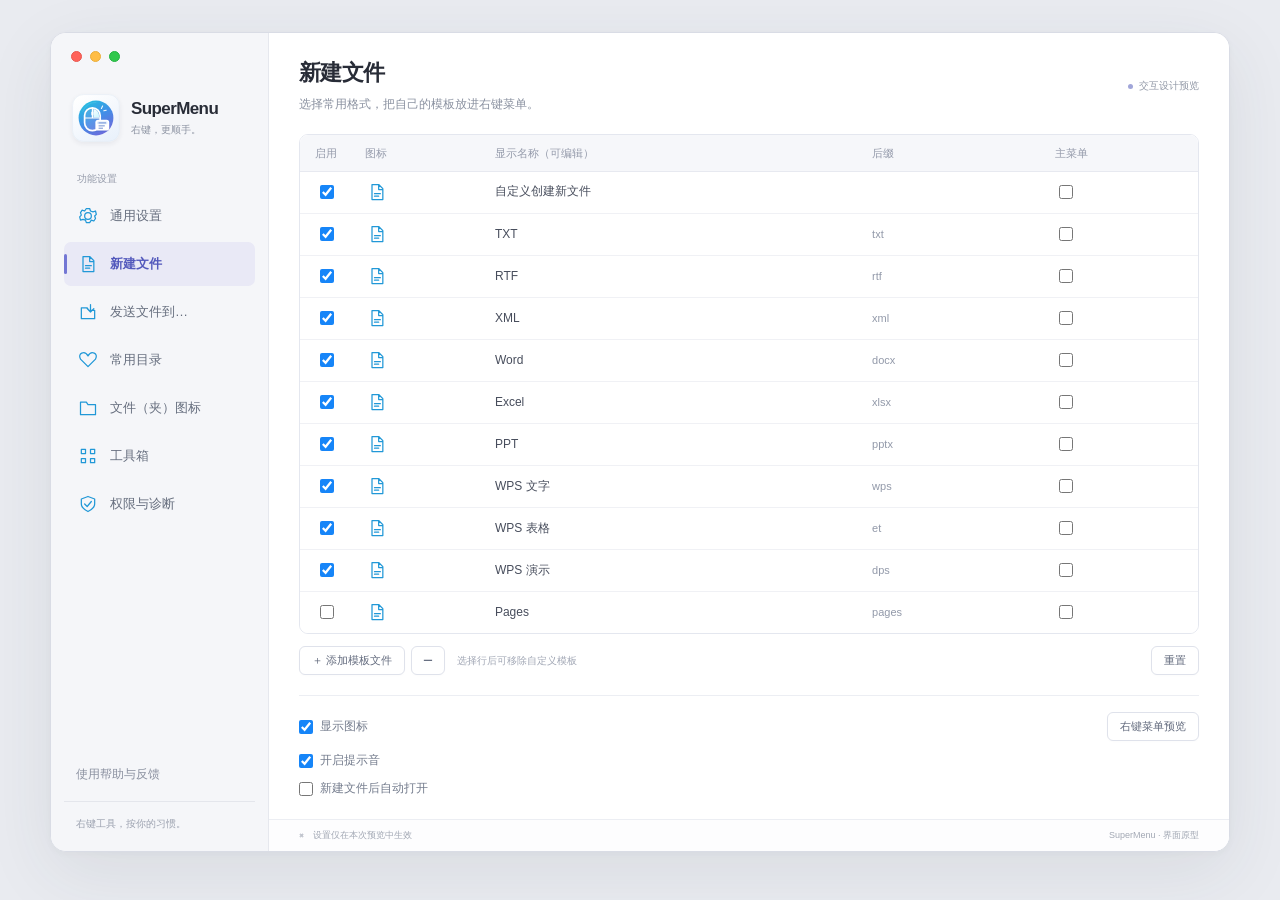
==== design/index.html @ 545bae5e "Initial SuperMenu macOS preview" ====
<!doctype html><html lang="zh-CN"><head><meta charset="utf-8"><meta name="viewport" content="width=device-width,initial-scale=1"><title>SuperMenu</title><style>
:root{--paper:#fff;--fog:#f5f6f8;--line:#e6e8ee;--ink:#282c37;--muted:#747b8c;--accent:#6268ce;--selection:#ececfa}*{box-sizing:border-box}body{margin:0;background:#e9ebf0;color:var(--ink);font:13px -apple-system,BlinkMacSystemFont,"PingFang SC",sans-serif;-webkit-font-smoothing:antialiased}button,input,select{font:inherit}button{cursor:pointer}button:focus-visible,input:focus-visible,select:focus-visible{outline:3px solid #a8abed;outline-offset:2px}.app{width:min(1180px,calc(100vw - 64px));height:min(820px,calc(100vh - 64px));min-height:0;margin:32px auto;display:grid;grid-template-columns:218px minmax(0,1fr);grid-template-rows:minmax(0,1fr);border:1px solid #d9dce5;border-radius:16px;overflow:hidden;background:#fff;box-shadow:0 20px 70px #32384916,0 2px 6px #32384908}.sidebar{background:#f5f6f9;border-right:1px solid var(--line);padding:18px 13px;display:flex;flex-direction:column}.traffic{display:flex;gap:8px;padding:0 7px}.traffic i{width:11px;height:11px;background:#ff625a;border:1px solid #e9574f;border-radius:50%}.traffic i:nth-child(2){background:#ffbd44;border-color:#eaae3a}.traffic i:nth-child(3){background:#30c84d;border-color:#24b342}.brand{display:grid;grid-template-columns:48px 1fr;column-gap:11px;align-items:center;padding:32px 8px 30px}.appicon{grid-row:span 2;width:48px;height:48px;border-radius:12px;background:transparent;border:0;box-shadow:0 2px 5px #2c304512;display:grid;place-items:center}.appicon svg{width:48px;height:48px}.brand strong{font-size:17px;font-weight:650;letter-spacing:-.6px;align-self:end}.brand small{font-size:10px;color:#8a91a0;align-self:start;margin-top:4px}.navlabel{font-size:10px;color:#969cab;padding:0 13px;margin:0 0 8px}nav{display:flex;flex-direction:column;gap:4px}.nav{display:flex;align-items:center;gap:11px;padding:10px 12px;border:0;border-radius:7px;background:none;color:#666e7e;text-align:left;font-weight:450;white-space:nowrap;position:relative}.nav:hover{background:#eceef4}.nav.active{background:#e9e9f6;color:#5359bc;font-weight:600}.nav.active:before{content:'';position:absolute;left:0;top:12px;bottom:12px;width:3px;border-radius:2px;background:#7377d4}.navicon{display:grid;place-items:center;width:21px;height:21px;flex-shrink:0;color:inherit}.navicon svg{width:20px;height:20px}.spacer{flex:1}.help{font-size:12px;color:#8b91a0;margin-top:20px}.sidebarfoot{font-size:10px;color:#9ba1af;padding:13px 12px 0;border-top:1px solid #e4e6ec;margin-top:9px;line-height:1.8}main{display:flex;flex-direction:column;min-width:0;min-height:0;overflow:hidden;background:#fff}.titlebar{min-height:96px;flex-shrink:0;padding:25px 30px 20px;display:flex;justify-content:space-between;align-items:center;gap:15px}.titlebar h1{font-size:22px;font-weight:650;margin:0 0 7px;letter-spacing:-.6px}.pagedesc{font-size:12px;color:#8a91a0;margin:0;line-height:1.6}.subtle{font-size:10px;color:#9299a7;white-space:nowrap;display:flex;gap:6px;align-items:center}.subtle:before{content:'';width:5px;height:5px;background:#a1a6d9;border-radius:50%}.content{padding:0 30px 0;flex:1 1 0;min-height:0;overflow:hidden;display:flex;flex-direction:column}.tablebox{border:1px solid #e4e7ef;border-radius:9px;overflow:auto;flex:1;min-height:0;background:#fff}.tablebox table{width:100%;border-collapse:collapse;text-align:left;font-size:12px;white-space:nowrap}.tablebox thead{position:sticky;top:0;background:#f6f7fa;z-index:1;box-shadow:0 1px #e7e9f0}.tablebox th{font-weight:500;color:#959bab;font-size:11px;height:36px}.tablebox td{height:39px;border-bottom:1px solid #f0f1f5}.tablebox tbody tr:last-child td{border-bottom:0}.tablebox th,.tablebox td{padding:0 13px}.tablebox th:first-child,.tablebox td:first-child{width:52px;text-align:center}.tablebox tbody tr:hover{background:#f8f9fc}.tablebox tbody tr.selected{background:#f0f0fc}.tablebox input[type=checkbox],.check input{accent-color:#7378cf;width:14px;height:14px;vertical-align:middle;cursor:pointer}.tablebox td.name{width:42%}.tablebox td.name input{width:100%;border:0;background:none;padding:5px 0;min-width:100px;outline-offset:0;color:#474d5c;font-size:12px}.tablebox td.name input:focus{background:#ececfa;border-radius:3px}.tablebox td.dim{color:#9299a9;font-size:11px}.smallicon{display:inline-flex;align-items:center;justify-content:center;width:23px;height:26px;color:var(--ic,#8290ad)}.smallicon svg{width:20px;height:20px}.docicon{display:inline-grid;place-items:center;background:#fff;border:1px solid #d6dce8;border-radius:3px;width:20px;height:25px;font-size:6px;font-weight:650;position:relative;color:var(--ic,#8894a9);box-shadow:0 1px 2px #31384b05}.docicon:before{content:'';position:absolute;top:-1px;right:-1px;width:6px;height:6px;background:linear-gradient(45deg,#edf0f6 49%,white 50%);border-left:1px solid #d6dce8;border-bottom:1px solid #d6dce8}.btn{border:1px solid #dfe2eb;border-radius:6px;background:white;color:#626a7d;padding:5px 12px;min-height:29px;font-size:11px;box-shadow:0 1px 2px #31384b04}.btn:hover{border-color:#bfc4d8;background:#fafaff}.btn:disabled{opacity:.4;cursor:default}.blue{color:#fff;background:#6c72cc;border-color:#6c72cc}.blue:hover{background:#5b62bd;border-color:#5b62bd}.square{padding:2px 11px;font-size:17px;line-height:20px}.toolbar{display:flex;align-items:center;gap:6px;padding-top:12px}.toolbar .right{margin-left:auto}.toolbar .tip{font-size:10px;color:#a0a6b4;margin-left:6px}.prefs{margin-top:20px;padding:16px 0 22px;border-top:1px solid #eceef3;display:flex;flex-direction:column;gap:11px}.prefsline{display:flex;align-items:center;justify-content:space-between;gap:12px}.check{display:flex;align-items:center;gap:7px;font-size:12px;color:#747c8d}.check input{margin:0}.option{border:1px solid #e2e5ed;border-radius:5px;background:#fcfcfd;padding:4px 7px;font-size:10px;max-width:180px;color:#7f8799}.link{border:0;background:none;color:#6970c2;padding:0;font-size:12px;cursor:pointer}.section{padding:21px 0 25px;border-bottom:1px solid #eceef3}.section:first-child{padding-top:9px}.section:last-child{border:0}.sectionhead{display:flex;align-items:center;gap:10px;margin-bottom:20px;font-size:13px;font-weight:600;color:#51596b}.sectionhead>.navicon,.sectionhead>.smallicon{color:#969cba}.sectionbody{padding-left:33px;display:flex;flex-direction:column;gap:16px}.fieldrow{display:flex;align-items:center;gap:12px;font-size:12px;color:#778093}.fieldrow>label{min-width:76px}.muted{color:#929aaa;font-size:11px;line-height:1.8}.general{overflow:auto;flex:1;padding-right:4px}.state{font-size:11px;color:#8f96a6;margin-left:8px}.permission{display:flex;align-items:center;justify-content:space-between;padding:16px 0;border-bottom:1px solid #eff0f5;gap:20px}.permission:last-child{border:0}.permission b{font-weight:500;font-size:12px}.permission p{margin:5px 0 0}.bottomnote{font-size:10px;color:#929baa;margin-top:14px}.tablebox table .path{font-size:11px;color:#9aa1b1}.foldericon{width:23px;height:16px;border-radius:3px;background:#b1c4e0;position:relative;display:inline-grid;place-items:center;color:white;font-size:11px;box-shadow:inset 0 1px #c9d7ea}.foldericon:before{content:'';position:absolute;top:-3px;left:0;width:10px;height:4px;border-radius:2px 2px 0 0;background:#b1c4e0}.footerline{display:flex;justify-content:space-between;align-items:center;margin-top:15px}.search{background:#fcfcfe;border:1px solid #e2e5ed;border-radius:6px;padding:7px 10px;font-size:11px;color:#5e687e;width:185px}.search::placeholder{color:#a1a7b5}.filterbar{display:flex;align-items:center;gap:10px;margin-bottom:14px}.filterbar .muted{margin-left:auto}.appstatus{height:32px;flex-shrink:0;border-top:1px solid #eceef3;display:flex;align-items:center;justify-content:space-between;padding:0 30px;color:#a1a7b3;font-size:9px;background:#fdfdfe}.appstatus span:first-child{display:flex;gap:6px;align-items:center}.appstatus svg{width:11px;height:11px;color:#9b9fc3}.empty{padding:60px;text-align:center;color:#777}.preview{margin-left:auto}dialog{border:1px solid #dfe2eb;border-radius:12px;background:#fff;color:#353b49;padding:26px;width:430px;box-shadow:0 20px 70px #282d4928}dialog::backdrop{background:#38415e35;backdrop-filter:blur(2px)}dialog h2{font-size:17px;font-weight:600;margin:0 0 13px}dialog p{font-size:12px;line-height:1.8;color:#8a93a4}dialog input[type=text]{padding:9px 10px;border:1px solid #dde1eb;border-radius:5px;width:100%;margin:10px 0;background:#fcfcfe;color:#687387}dialog .buttons{display:flex;justify-content:flex-end;gap:8px;margin-top:22px}.toast{position:fixed;left:50%;bottom:23px;transform:translateX(-50%);padding:10px 18px;background:#626a80;color:#fff;border-radius:8px;font-size:12px;box-shadow:0 4px 20px #0002;display:none;z-index:5}.menupreview{display:grid;grid-template-columns:110px 1fr;gap:20px;margin-top:20px}.contexts{display:flex;flex-direction:column;gap:8px}.native-menu{background:#fdfdfef5;border:1px solid #dce0eb;padding:5px;border-radius:7px;box-shadow:0 10px 25px #3b46661c;font-size:12px;color:#566079}.mi{padding:5px 8px;display:flex;justify-content:space-between;gap:25px}.mi.hl{background:#7176d1;border-radius:4px;color:#fff}.native-menu hr{border:0;border-top:1px solid #e9ecf3;margin:4px}.menuhint{font-size:10px;color:#a2a8b6;margin-top:15px}.previewdialog{width:570px}.danger{background:#c76767;color:#fff;border-color:#c76767}
@media(min-width:1500px){.app{margin-top:60px}}@media(max-width:900px){.app{width:calc(100vw - 32px);margin:16px auto;height:calc(100vh - 32px);grid-template-columns:190px 1fr}.content{padding:0 20px}.titlebar{padding:23px 20px}.brand{grid-template-columns:40px 1fr;gap:9px}.appicon{width:40px;height:40px}.appicon svg{width:40px;height:40px}.brand strong{font-size:15px}.nav{font-size:12px}.tablebox th,.tablebox td{padding:0 9px}.toolbar .tip{display:none}.appstatus{padding:0 20px}.subtle{display:none}}@media(max-width:580px){.app{width:100vw;height:100dvh;margin:0;border:0;border-radius:0;grid-template-columns:64px 1fr;min-height:0}.sidebar{padding:16px 9px}.brand{display:block;padding:26px 2px 22px}.brand strong,.brand small,.nav .label,.sidebarfoot,.help,.navlabel{display:none}.nav{padding:9px 12px}.traffic{gap:3px;padding:0}.traffic i{width:8px;height:8px}.titlebar{padding:20px 16px;min-height:100px}.titlebar h1{font-size:20px}.pagedesc{font-size:11px}.content{padding:0 14px}.sectionbody{padding-left:0}.tablebox td.dim{display:none}.check{font-size:11px}.prefsline{flex-wrap:wrap}.appstatus{padding:0 14px}.appstatus span:last-child{display:none}dialog{max-width:95vw}.filterbar .muted{display:none}}
.format-icon{width:29px;height:31px;vertical-align:middle;display:inline-block;filter:drop-shadow(0 1px 1px #30374712)}.tablebox td{height:42px}.original-icon{width:25px;height:25px;object-fit:contain;vertical-align:middle;display:inline-block}.original-format-icon{width:29px;height:31px;object-fit:contain;vertical-align:middle}.original-nav-icon{width:28px;height:28px;object-fit:contain;flex-shrink:0}.nav{padding-top:9px;padding-bottom:9px;gap:11px}.sectionhead .original-nav-icon{width:25px;height:25px}.tablebox input[type=checkbox],.check input{accent-color:#1685f8}.tablebox td{height:42px}.toolbox-footer{flex-shrink:0;padding:14px 0 23px}.toolbox-actions{display:flex;align-items:center;justify-content:space-between;gap:12px}.toolbox-action-group{display:flex;gap:7px}.toolbox-options{padding-top:24px;display:flex;flex-direction:column;gap:13px}.toolbox-merge-grid{display:grid;grid-template-columns:1fr 1fr;gap:13px 22px}.toolbox-option{display:flex;align-items:center;gap:6px;min-width:0}.option-help{border:0;background:#e9ebf1;color:#858b9a;width:16px;height:16px;padding:0;border-radius:50%;font-size:11px;font-weight:600;flex-shrink:0}.option-help:hover{background:#dfe2ee;color:#535c73}#featureText{width:100%;min-height:110px;resize:vertical;border:1px solid #dde1eb;border-radius:6px;padding:10px;color:#535c73;font:12px -apple-system,BlinkMacSystemFont,"PingFang SC",sans-serif;line-height:1.7}.tablebox{flex:1 1 0;min-height:0;overflow:auto;overscroll-behavior:contain}.filterbar,.toolbar,.prefs{flex-shrink:0}@media(max-width:900px){.toolbox-merge-grid{grid-template-columns:1fr;gap:10px}.toolbox-options{padding-top:18px}.toolbox-footer{padding-bottom:17px}}@media(max-width:580px){.toolbox-actions{flex-wrap:wrap}.toolbox-options .check{font-size:10px}}</style></head><body><div class="app"><aside class="sidebar"><div class="traffic"><i></i><i></i><i></i></div><div class="brand"><div class="appicon"><svg xmlns="http://www.w3.org/2000/svg" width="512" height="512" viewBox="0 0 80 80" fill="none" role="img" aria-label="SuperMenu：鼠标右键与弹出菜单">
<defs>
<linearGradient id="sm-base" x1="14" y1="2" x2="66" y2="80" gradientUnits="userSpaceOnUse"><stop stop-color="#fff"/><stop offset="1" stop-color="#e9f1fb"/></linearGradient>
<linearGradient id="sm-disc" x1="24" y1="12" x2="58" y2="70" gradientUnits="userSpaceOnUse"><stop stop-color="#24bee0"/><stop offset=".48" stop-color="#438ee7"/><stop offset="1" stop-color="#7464d9"/></linearGradient>
<linearGradient id="sm-press" x1="34" y1="24" x2="47" y2="39" gradientUnits="userSpaceOnUse"><stop stop-color="#fff"/><stop offset="1" stop-color="#c8f6ff"/></linearGradient>
<filter id="sm-lift" x="14" y="15" width="55" height="53" filterUnits="userSpaceOnUse"><feDropShadow dx="0" dy="1.5" stdDeviation="1.3" flood-color="#254fa0" flood-opacity=".18"/></filter>
</defs>
<rect x="1" y="1" width="78" height="78" rx="18" fill="url(#sm-base)" stroke="#dce5f0" stroke-width=".8"/>
<circle cx="40" cy="40" r="29" fill="url(#sm-disc)"/>
<path d="M18 29c4-10 12-15 22-15" stroke="white" stroke-opacity=".14" stroke-width="1.3" stroke-linecap="round"/>
<g filter="url(#sm-lift)">
<path d="M34 23c-7.2 0-13 5.8-13 13v12c0 7.2 5.8 13 13 13s13-5.8 13-13V36c0-7.2-5.8-13-13-13Z" fill="white" fill-opacity=".09" stroke="white" stroke-width="2.8"/>
<path d="M35.7 25c5.4.8 9.3 5.4 9.3 11v3h-9.3V25Z" fill="url(#sm-press)"/>
<path d="M34 24v16M22 40h24" stroke="white" stroke-width="2" stroke-linecap="round"/>
<rect x="32.2" y="29" width="3.6" height="7" rx="1.8" fill="white"/>
<rect x="39" y="43" width="23" height="18" rx="4.5" fill="white"/>
<rect x="42" y="46" width="17" height="4.5" rx="1.7" fill="#dbe9fc"/>
<path d="M45 48.2h11M45 53.1h9M45 57h6" stroke="#6586cf" stroke-width="1.5" stroke-linecap="round"/>
</g>
<path d="m49 24 2-4m2 8 4-1" stroke="white" stroke-width="1.8" stroke-linecap="round" stroke-opacity=".95"/>
</svg></div><strong>SuperMenu</strong><small>右键，更顺手。</small></div><div class="navlabel">功能设置</div><nav id="nav"></nav><div class="spacer"></div><button class="nav help" onclick="about()"><span class="label">使用帮助与反馈</span></button><div class="sidebarfoot">右键工具，按你的习惯。</div></aside><main><header class="titlebar"><div><h1 id="title"></h1><p class="pagedesc" id="pagedesc"></p></div><span class="subtle">交互设计预览</span></header><div class="content" id="content"></div><div class="appstatus"><span>⌘　设置仅在本次预览中生效</span><span>SuperMenu · 界面原型</span></div></main></div><dialog id="modal"></dialog><div class="toast" id="toast" role="status"></div><script>
const originalAssets={"Add to common path": "reference-icons/icon-0.png", "ai": "reference-icons/icon-85.png", "AirDrop": "reference-icons/icon-1.png", "App": "reference-icons/icon-3.png", "Apple": "reference-icons/icon-6.png", "Authority": "reference-icons/icon-7.png", "Book": "reference-icons/icon-11.png", "Change to QR Code": "reference-icons/icon-13.png", "Cloud": "reference-icons/icon-16.png", "commonFolder_icon": "reference-icons/icon-87.png", "Convert image format": "reference-icons/icon-17.png", "Copy File Name": "reference-icons/icon-18.png", "Copy Path": "reference-icons/icon-19.png", "Create Folder by File Name": "reference-icons/icon-20.png", "createNewFile_icon": "reference-icons/icon-91.png", "Cut": "reference-icons/icon-21.png", "Delete directly": "reference-icons/icon-22.png", "DiskMap_logo": "reference-icons/icon-23.png", "Dissolve Folder": "reference-icons/icon-24.png", "docx": "reference-icons/icon-93.png", "dps": "reference-icons/icon-94.png", "et": "reference-icons/icon-95.png", "FastZip_logo": "reference-icons/icon-27.png", "File": "reference-icons/icon-28.png", "File Information": "reference-icons/icon-29.png", "fileIcon_icon": "reference-icons/icon-96.png", "fix_filename": "reference-icons/icon-98.png", "general_icon": "reference-icons/icon-99.png", "Grant write permission to selected files": "reference-icons/icon-32.png", "hide file": "reference-icons/icon-108.png", "hide_file_ext": "reference-icons/icon-109.png", "iShot_logo": "reference-icons/icon-121.png", "key": "reference-icons/icon-124.png", "Mac": "reference-icons/icon-34.png", "md": "reference-icons/icon-129.png", "Music": "reference-icons/icon-38.png", "newFile_icon": "reference-icons/icon-132.png", "numbers": "reference-icons/icon-134.png", "Open in Android Studio": "reference-icons/icon-40.png", "Open in AppCode": "reference-icons/icon-41.png", "Open in CLion": "reference-icons/icon-42.png", "Open in CotEditor": "reference-icons/icon-43.png", "Open in DataGrip": "reference-icons/icon-44.png", "Open in Emacs": "reference-icons/icon-45.png", "Open in GoLand": "reference-icons/icon-47.png", "Open in HBuilderX": "reference-icons/icon-48.png", "Open in Hyper": "reference-icons/icon-49.png", "Open in IDEA": "reference-icons/icon-50.png", "Open in iTerm2": "reference-icons/icon-66.png", "Open in MarkText": "reference-icons/icon-51.png", "Open in Obsidian": "reference-icons/icon-52.png", "Open in PhpStorm": "reference-icons/icon-53.png", "Open in PyCharm": "reference-icons/icon-54.png", "Open in Rider": "reference-icons/icon-55.png", "Open in RubyMine": "reference-icons/icon-56.png", "Open in Sublime Merge": "reference-icons/icon-57.png", "Open in Sublime Text": "reference-icons/icon-58.png", "Open in Tabby": "reference-icons/icon-59.png", "Open in Terminal": "reference-icons/icon-60.png", "Open in Typora": "reference-icons/icon-61.png", "Open in Visual Studio": "reference-icons/icon-63.png", "Open in VSCode": "reference-icons/icon-62.png", "Open in Warp": "reference-icons/icon-64.png", "Open in WebStorm": "reference-icons/icon-65.png", "pages": "reference-icons/icon-136.png", "Picture": "reference-icons/icon-71.png", "pptx": "reference-icons/icon-137.png", "psd": "reference-icons/icon-138.png", "rtf": "reference-icons/icon-141.png", "Send Shortcut to Desktop": "reference-icons/icon-73.png", "sendTo_icon": "reference-icons/icon-142.png", "Set as Wallpaper": "reference-icons/icon-74.png", "toolbox_icon": "reference-icons/icon-149.png", "Translate by Baidu": "reference-icons/icon-76.png", "Translate by Google": "reference-icons/icon-77.png", "txt": "reference-icons/icon-150.png", "unhide file": "reference-icons/icon-151.png", "Video": "reference-icons/icon-78.png", "WeChat": "reference-icons/icon-79.png", "wps": "reference-icons/icon-152.png", "xlsx": "reference-icons/icon-153.png", "xml": "reference-icons/icon-154.png"};

const $=s=>document.querySelector(s);let page=1,selected=-1,ctx='文件夹';let timer;const paths={gear:'M12 8a4 4 0 1 0 0 8 4 4 0 0 0 0-8M10 3h4l1 3 3 1 3-1 1 4-2 2 1 3-2 3-3-1-2 3h-4l-1-3-3-1-3 1-1-4 2-2-1-3 2-3 3 1z',file:'M14 3H6v18h13V8l-5-5zM14 3v6h5M9 14h7M9 17h5',send:'M4 7h7l2 3h7v10H4zM15 3v9m-4-4 4 4 4-4',heart:'M12 20 3 11C-1 4 8 0 12 7c4-7 13-3 9 4z',folder:'M3 7V5h7l2 3h9v12H3z',tools:'M9 4H4v5h5zM20 4h-5v5h5zM9 15H4v5h5zM20 15h-5v5h5z',shield:'m12 3 8 3v6c0 5-8 9-8 9s-8-4-8-9V6zM8 12l3 3 5-6',terminal:'M4 5h16v14H4zM8 9l3 3-3 3m5 0h3',image:'M3 4h18v16H3zM3 16l6-6 5 5 3-3 4 4M16 8h.01',info:'M12 11v6m0-10v.01M12 2a10 10 0 1 0 0 20 10 10 0 0 0 0-20',copy:'M8 8h13v13H8zM16 8V3H3v13h5',link:'m9 15 6-6M8 12H6a4 4 0 0 1 0-8h5M16 12h2a4 4 0 0 1 0 8h-5',trash:'M3 6h18M9 6V3h6v3M5 6l1 15h12l1-15M10 10v7m4-7v7',eye:'M2 12s4-7 10-7 10 7 10 7-4 7-10 7S2 12 2 12zM12 9a3 3 0 1 0 0 6 3 3 0 0 0 0-6',cut:'M8 8 20 20M8 16 20 4M5 3a3 3 0 1 0 0 6 3 3 0 0 0 0-6M5 15a3 3 0 1 0 0 6 3 3 0 0 0 0-6'};function svg(k){return `<svg viewBox="0 0 24 24" fill="none" stroke="currentColor" stroke-width="1.5" stroke-linecap="round" stroke-linejoin="round"><path d="${paths[k]||paths.file}"/></svg>`}function icon(k,c='#2198d7'){return `<span class="smallicon" style="--ic:${c}">${svg(k)}</span>`}const navs=[['通用设置','gear','#25c5ed','#00a0d7'],['新建文件','file','#6cdae9','#37adc9'],['发送文件到…','send','#a2df79','#4cae38'],['常用目录','heart','#ff8399','#ec4564'],['文件（夹）图标','folder','#ffda7a','#f0a638'],['工具箱','tools','#ed9ed8','#c15eaf'],['权限与诊断','shield','#86a8e9','#5879c0']];function originalIcon(name, cl = 'original-icon', fallback = 'file') {
    const src = originalAssets[name];
    const placeholder = icon(fallback);
    if (!src) return placeholder;
    return `<img class="${cl}" src="${src}" alt="" draggable="false" onerror="this.replaceWith(this.nextElementSibling.content.cloneNode(true))"><template>${placeholder}</template>`;
}
function ni(i) {
    const names = ['general_icon','newFile_icon','sendTo_icon','commonFolder_icon','fileIcon_icon','toolbox_icon','Authority'];
    return originalIcon(names[i], 'original-nav-icon', navs[i][1]);
}
let templates=[['自定义创建新文件','',true],...['TXT','RTF','XML','Word','Excel','PPT','WPS 文字','WPS 表格','WPS 演示','Pages','Numbers','Keynote','AI','PSD','Markdown'].map((n,i)=>[n,['txt','rtf','xml','docx','xlsx','pptx','wps','et','dps','pages','numbers','key','ai','psd','md'][i],i<9])];let dirs=[['下载','~/Downloads'],['图片','~/Pictures'],['音乐','~/Music'],['影片','~/Movies'],['文稿','~/Documents']];let common=[['文稿','~/Documents'],['下载','~/Downloads'],['图片','~/Pictures']];let tools=[['文件信息','info'],['发送快捷方式到桌面','send'],['隔空投送','send'],['拷贝文件（夹）名称','copy'],['使用文件名新建文件夹','folder'],['剪切','cut','剪切时不隐藏选中文件|剪切时隐藏选中文件'],['解散文件夹','folder'],['设置为墙纸','image'],['iShot 贴图、标注','image'],['iShot 截图','image'],['拷贝路径','link'],['添加到常用目录','folder'],['彻底删除','trash','需要再次确认|无需再次确认'],['授予所选文件写入权限','shield'],['取消隐藏所有文件','eye'],['隐藏所有文件','eye'],['取消隐藏已选文件','eye'],['隐藏已选文件','eye'],['隐藏 / 显示文件扩展名','file'],['修复乱码文件名','file'],...['WebP','HEIC','JPG','PNG','ICNS','macOS 图标集','iOS 图标集'].map(x=>['转为 '+x,'image']),...['终端','iTerm2','VS Code','VS Code Insiders','Sublime Text','Sublime Merge','Warp','MarkText','Obsidian','Tabby','Visual Studio','Hyper','Emacs','CLion','CotEditor','HBuilderX','PhpStorm','PyCharm','Typora','WebStorm','IDEA','Android Studio','AppCode','DataGrip','GoLand','Rider','RubyMine'].map((x,i)=>['进入 '+x,'terminal',i<2?'在新窗口里打开|在新标签页里打开':'']),['压缩为 7z','folder'],['压缩为 ZIP','folder'],['解压到当前文件夹','folder'],['扫描磁盘（DiskMap）','info'],['百度翻译','link'],['谷歌翻译','link'],['转换成二维码','tools']].map((x,i)=>[x[0],x[1],x[2]||'',i<27]);
const initialTools=JSON.parse(JSON.stringify(tools));let toolboxPrefs={icons:true,files:false,images:false,apps:false};
function toast(s){$('#toast').textContent=s;$('#toast').style.display='block';clearTimeout(timer);timer=setTimeout(()=>$('#toast').style.display='none',2200)}function check(s,on=true){return `<label class="check"><input type="checkbox" ${on?'checked':''} onchange="toast('已更新演示配置')">${s}</label>`}function btn(s,fn,cl=''){return `<button class="btn ${cl}" onclick="${fn}">${s}</button>`}function table(head,body){return `<div class="tablebox"><table><thead><tr>${head.map(x=>`<th>${x}</th>`).join('')}</tr></thead><tbody>${body}</tbody></table></div>`}function nameinput(v,fn){return `<input aria-label="显示名称" value="${escapeHtml(v)}" onchange="${fn}">`}function escapeHtml(s){return s.replace(/[&<>"']/g,c=>({'&':'&amp;','<':'&lt;','>':'&gt;','"':'&quot;',"'":'&#39;'}[c]))}function options(s){return `<select class="option" aria-label="动作选项" onchange="toast('已更新演示选项')">${s.split('|').map(x=>`<option>${x}</option>`).join('')}</select>`}function prefs(items){return `<div class="prefs">${items.map(x=>check(x)).join('')}</div>`}

function formatIcon(ext){
if(originalAssets[ext||'createNewFile_icon'])return originalIcon(ext||'createNewFile_icon','original-format-icon');
const documentShape='<path d="M9 3h17l9 9v30H9V3Z" fill="#fff" stroke="#d7dbe3"/><path d="M26 3v9h9" fill="#eff1f6" stroke="#d7dbe3"/>';
const lines='<path d="M14 19h15M14 23h15M14 27h15M14 31h15M14 35h10" stroke="#c2c8d3" stroke-width="1.2"/>';
const office={docx:['W','#2265b8','#154a90'],xlsx:['X','#269462','#126443'],pptx:['P','#ed7745','#c74e2b']};
let content='';
if(office[ext]){let [letter,c,d]=office[ext];content=`<rect x="8" y="7" width="29" height="32" rx="7" fill="#f6f8fc" stroke="#e5e8ef"/><rect x="19" y="10" width="15" height="25" rx="2" fill="${c}"/><path d="M19 18h15M19 26h15" stroke="white" opacity=".3"/><rect x="6" y="16" width="22" height="22" rx="3" fill="${d}"/><text x="17" y="31" text-anchor="middle" fill="white" font-size="15" font-family="Arial,sans-serif" font-weight="700">${letter}</text>`}
else if(['wps','et','dps'].includes(ext)){let c=ext==='wps'?'#4d94ed':ext==='et'?'#26b780':'#f87b58';let l=ext==='wps'?'W':ext==='et'?'S':'P';content=documentShape+`<path d="M15 29h15M15 33h15M15 37h15M21 28v11" stroke="#d3d8e0"/><rect x="5" y="13" width="22" height="18" rx="2" fill="${c}"/><text x="16" y="26" text-anchor="middle" fill="white" font-size="13" font-family="Arial,sans-serif" font-weight="bold">${l}</text>`}
else if(ext==='pages'){content='<rect x="5" y="5" width="34" height="36" rx="8" fill="#ffa627"/><path d="M13 33h16" stroke="#ffe5b3" stroke-width="2"/><path d="m14 31 16-20 4 3-17 19-5 2 2-4Z" fill="white"/><path d="m14 31 3 2-5 2 2-4Z" fill="#a36e30"/>'}
else if(ext==='numbers'){content='<rect x="5" y="5" width="34" height="36" rx="8" fill="#42cd42"/><path d="M13 34v-9m7 9V19m7 15V13m7 21V23" stroke="white" stroke-width="3.2" stroke-linecap="round"/>'}
else if(ext==='key'){content='<rect x="5" y="5" width="34" height="36" rx="8" fill="#2fa8ed"/><path d="M12 14h20v13H12z" fill="white"/><path d="M22 27v7m-6 1h12" stroke="white" stroke-width="2"/><path d="M16 23h11l-5-6-6 6Z" fill="#5fbee9"/><circle cx="25" cy="18" r="2" fill="#ffc654"/>'}
else if(['ai','psd'].includes(ext)){let c=ext==='ai'?'#ffae22':'#31c4ec';content=`<path d="M7 4h24l6 7v31H7V4Z" fill="${ext==='ai'?'#30220d':'#102c3a'}" stroke="${c}" stroke-width="1.5"/><text x="22" y="29" text-anchor="middle" fill="${c}" font-size="19" font-weight="600" font-family="Arial,sans-serif">${ext==='ai'?'Ai':'Ps'}</text>`}
else if(ext==='txt'){content=documentShape+lines+'<path d="m20 37 12-26 3 2-12 26-4 2 1-4Z" fill="#82a7b9" stroke="#6e8b9b"/><path d="m20 37 3 2-4 2 1-4Z" fill="#a68e75"/>'}
else if(ext==='rtf'){content=documentShape+lines+'<rect x="23" y="28" width="7" height="9" fill="#c5ac8d"/><path d="m24 34 2-3 3 5" stroke="#927a5f" fill="none"/>'}
else if(ext==='xml'){content=documentShape+lines+'<circle cx="29" cy="30" r="8" fill="#40b6ed"/><path d="M21 30h16M29 22c-5 5-5 11 0 16 5-5 5-11 0-16Z" stroke="#c0ebfc" stroke-width="1"/>'}
else if(ext==='md'){content=documentShape+'<rect x="12" y="19" width="20" height="14" rx="2" fill="#697e9b"/><path d="M16 29v-6l3 3 3-3v6m5-6v6m-2-2 2 2 2-2" stroke="white" stroke-width="1.3" fill="none"/>'}
else{content=documentShape;}
return `<svg class="format-icon" viewBox="0 0 44 46" role="img" aria-label="${ext||'空白文档'}图标">${content}</svg>`;
}


function toolIcon(name,fallback){const map={'文件信息':'File Information','发送快捷方式到桌面':'Send Shortcut to Desktop','隔空投送':'AirDrop','拷贝文件（夹）名称':'Copy File Name','使用文件名新建文件夹':'Create Folder by File Name','剪切':'Cut','解散文件夹':'Dissolve Folder','设置为墙纸':'Set as Wallpaper','iShot 贴图、标注':'iShot_logo','iShot 截图':'iShot_logo','拷贝路径':'Copy Path','添加到常用目录':'Add to common path','彻底删除':'Delete directly','授予所选文件写入权限':'Grant write permission to selected files','取消隐藏所有文件':'unhide file','隐藏所有文件':'hide file','取消隐藏已选文件':'unhide file','隐藏已选文件':'hide file','隐藏 / 显示文件扩展名':'hide_file_ext','修复乱码文件名':'fix_filename','压缩为 7z':'FastZip_logo','压缩为 ZIP':'FastZip_logo','解压到当前文件夹':'FastZip_logo','扫描磁盘（DiskMap）':'DiskMap_logo','百度翻译':'Translate by Baidu','谷歌翻译':'Translate by Google','转换成二维码':'Change to QR Code'};
let key=map[name];if(name.startsWith('转为 '))key='Convert image format';if(name.startsWith('进入 ')){let app=name.slice(3);key='Open in '+({'终端':'Terminal','VS Code':'VSCode','VS Code Insiders':'VSCode'}[app]||app)}return key&&originalAssets[key]?originalIcon(key):icon(fallback);}

function render(){selected=-1;$('#title').textContent=navs[page][0];$('#pagedesc').textContent=['调整启动方式、显示范围与使用偏好。','选择常用格式，把自己的模板放进右键菜单。','把文件移动或复制到常用位置。','收藏常用目录，从右键菜单快速进入。','为不同项目设置容易辨认的文件夹图标。','管理文件操作、图片转换和应用入口。','检查扩展与目录授权，定位不可用的功能。'][page];$('#nav').innerHTML=navs.map((n,i)=>`<button class="nav ${i===page?'active':''}" onclick="page=${i};render()">${ni(i)}<span class="label">${n[0]}</span></button>`).join('');let h='';if(page===1){h=table(['启用','图标','显示名称（可编辑）','后缀','主菜单'],templates.map((t,i)=>`<tr onclick="selectRow(this,${i})"><td><input aria-label="启用 ${t[0]}" type="checkbox" ${t[2]?'checked':''} onchange="templates[${i}][2]=this.checked"></td><td>${formatIcon(t[1])}</td><td class="name">${nameinput(t[0],`templates[${i}][0]=this.value`)}</td><td class="dim">${t[1]}</td><td><input aria-label="${t[0]}显示在主菜单" type="checkbox"></td></tr>`).join(''))+`<div class="toolbar">${btn('＋ 添加模板文件','addItem()')}${btn('−','removeItem()','square')}<span class="tip">选择行后可移除自定义模板</span>${btn('重置','resetDemo()','right')}</div><div class="prefs"><div class="prefsline">${check('显示图标')}${btn('右键菜单预览','preview()')}</div>${check('开启提示音')}${check('新建文件后自动打开',false)}</div>`}
if(page===2||page===3){let d=page===2?dirs:common;h=table(['图标','真实路径','显示名称（可编辑）'],d.map((x,i)=>`<tr onclick="selectRow(this,${i})"><td>${originalIcon('File')}</td><td class="path">${x[1]}</td><td class="name">${nameinput(x[0],`${page===2?'dirs':'common'}[${i}][0]=this.value`)}</td></tr>`).join(''))+`<div class="toolbar">${btn('＋','addItem()','square')}${btn('−','removeItem()','square')}<span class="tip">添加常用位置，修改菜单中的显示名称</span>${btn('重置','resetDemo()','right')}</div>`+prefs(page===2?['显示图标','启用移动文件到…','启用复制文件到…']:['显示图标','启用常用目录'])}
if(page===4){let names=['工作','项目','文稿','代码','设计','图片','音乐','影片','归档','个人','共享','下载'];h=table(['启用','图标','尺寸','显示名称（可编辑）'],names.map((x,i)=>`<tr><td><input aria-label="启用${x}图标" type="checkbox" checked></td><td>${originalIcon(['App','File','Book','Mac','Picture','Picture','Music','Video','Cloud','Apple','WeChat','File'][i])}</td><td class="dim">128 × 128</td><td class="name">${nameinput(x,"toast('已修改演示名称')")}</td></tr>`).join(''))+`<div class="toolbar">${btn('＋','toast(\'演示：从本机导入图标图片\')','square')}${btn('−','toast(\'演示：移除所选自定义图标\')','square')}<span class="tip">自定义素材 · 支持恢复系统图标</span></div>`+prefs(['显示图标'])}
if(page===5){h=`<div class="filterbar"><input class="search" placeholder="搜索功能或应用" aria-label="搜索工具" oninput="filterTools(this.value)"><span class="muted">文件、图片、应用与文字服务</span></div>`+table(['启用','图标','显示名称（可编辑）','选项'],tools.map((x,i)=>`<tr data-tool="${escapeHtml(x[0])}" onclick="selectRow(this,${i})"><td><input type="checkbox" aria-label="启用${x[0]}" ${x[3]?'checked':''} onchange="tools[${i}][3]=this.checked"></td><td>${toolIcon(x[0],x[1])}</td><td class="name">${nameinput(x[0],`tools[${i}][0]=this.value`)}</td><td>${x[2]?options(x[2]):''}</td></tr>`).join(''))+`<section class="toolbox-footer" aria-label="工具箱操作与菜单设置"><div class="toolbox-actions"><div class="toolbox-action-group">${btn('新建进入 App','addApp()')}<button class="btn" id="deleteApp" disabled onclick="deleteApp()">删除</button></div><div class="toolbox-action-group">${btn('申请其他功能','requestFeature()')}${btn('重置','resetToolbox()')}</div></div><div class="toolbox-options">${toolboxCheck('icons','显示图标')}<div class="toolbox-merge-grid">${toolboxCheck('files','合并显示文件（夹）右键菜单',true)}${toolboxCheck('images','合并显示图片转换右键菜单',true)}${toolboxCheck('apps','合并显示进入 App 右键菜单',true)}</div></div></section>`}
if(page===0){h=`<div class="general"><section class="section"><div class="sectionhead">${ni(0)}启动与显示</div><div class="sectionbody">${check('显示菜单栏图标',false)}${check('登录时启动',false)}<div class="fieldrow"><label>语言：</label>${options('跟随系统|简体中文|English')}</div><div class="fieldrow"><label>使用范围：</label>${options('已授权目录|系统磁盘|包含外接磁盘')}</div></div></section><section class="section"><div class="sectionhead">${icon('folder')}在 iCloud、OneDrive 文件夹中显示菜单</div><div class="sectionbody"><div class="fieldrow">${check('按住修饰键',false)}${options('Shift|Control|Option|Command')}<span>鼠标右键点击</span></div>${check('鼠标中键点击',false)}${check('触控板三指轻点 / 三指点按',false)}<div class="muted">云目录增强操作需在原生开发阶段验证接口与权限。</div></div></section><section class="section"><div class="sectionhead">${ni(6)}权限</div><div class="sectionbody"><div class="muted">部分功能不可用时，检查目录授权与 Finder 扩展状态。</div><div>${btn('权限与诊断','page=6;render()')}</div></div></section></div>`}
if(page===6){h=`<div class="general"><section class="section"><div class="sectionhead">${ni(6)}权限与运行状态</div><div class="muted">以下是界面状态示例，不读取本机真实权限。</div>${[['Finder 扩展','为文件、文件夹与空白处添加菜单','示例：已启用'],['目录访问权限','分别管理本地目录和外接磁盘授权','管理目录'],['自动化权限','控制终端与第三方应用时按需请求','查看说明'],['完全磁盘访问','与目录授权分开管理，不能绕过系统保护','设置引导'],['第三方应用','iShot、FastZip、DiskMap 的集成状态','检查集成']].map(x=>`<div class="permission"><div><b>${x[0]}</b><p class="muted">${x[1]}</p></div>${btn(x[2],"toast('仅为设计演示，未变更系统权限')")}</div>`).join('')}</section><section class="section"><div class="sectionhead">${icon('info')}问题排查</div><p class="muted">菜单不显示、目录不可写、任务失败时，提供对应的恢复步骤。</p><div class="toolbar">${btn('查看恢复说明',"toast('示例：检查扩展是否启用、目录授权是否过期')")}${btn('生成诊断摘要',"toast('设计演示：诊断摘要不包含文件内容')")}</div></section></div>`}
$('#content').innerHTML=h;if(page===5)applyToolboxIcons();}

function toolboxCheck(key,label,help=false){return `<div class="toolbox-option"><label class="check"><input type="checkbox" ${toolboxPrefs[key]?'checked':''} onchange="toolboxPrefs['${key}']=this.checked;applyToolboxIcons()">${label}</label>${help?`<button class="option-help" aria-label="${label}说明" onclick="toolboxHelp('${key}')">?</button>`:''}</div>`}
function applyToolboxIcons(){document.querySelectorAll('.tablebox .original-icon,.tablebox .smallicon').forEach(el=>el.style.visibility=toolboxPrefs.icons?'visible':'hidden')}
function toolboxHelp(key){const info={files:['合并文件（夹）右键菜单','勾选后，文件信息、拷贝名称、剪切等文件操作收纳到同一个子菜单；取消勾选则分别显示。'],images:['合并图片转换右键菜单','勾选后，PNG、JPG、WebP、HEIC、ICNS 和图标集等转换操作收纳到同一个子菜单。'],apps:['合并进入 App 右键菜单','勾选后，终端、编辑器和自定义应用入口收纳到同一个子菜单。']};show(info[key][0],`<p>${info[key][1]}</p><p>当前保存的是设计稿中的演示状态，尚未连接 Finder 菜单。</p>`)}
function deleteApp(){if(selected<0||!tools[selected]?.[4])return toast('仅可删除自己添加的应用入口');tools.splice(selected,1);render();toast('已删除自定义应用入口')}
function requestFeature(){show('申请其他功能','<p>描述你希望增加的右键功能和使用场景。</p><textarea id="featureText" aria-label="功能需求" placeholder="例如：批量重命名照片，保留原始拍摄时间…"></textarea><p>当前设计稿仅本地预览，不会发送反馈。</p>',btn('取消','closeModal()')+btn('保存需求草稿',"let text=$('#featureText').value.trim();if(text){featureDraft=text;closeModal();toast('需求已暂存于本次预览，未发送')}else{$('#featureText').focus()}",'blue'));$('#featureText').value=featureDraft}
let featureDraft='';
function resetToolbox(){show('重置工具箱设置？','<p>将恢复功能名称、启用状态和菜单合并选项，并移除本次预览添加的自定义应用。</p>',btn('取消','closeModal()')+btn('重置',"tools=JSON.parse(JSON.stringify(initialTools));toolboxPrefs={icons:true,files:false,images:false,apps:false};closeModal();render();toast('已恢复工具箱初始设置')",'blue'))}

function selectRow(el,i){document.querySelectorAll('tr.selected').forEach(x=>x.classList.remove('selected'));el.classList.add('selected');selected=i;if(page===5&&$('#deleteApp'))$('#deleteApp').disabled=!tools[i]?.[4]}function filterTools(s){document.querySelectorAll('[data-tool]').forEach(e=>e.hidden=!e.dataset.tool.toLowerCase().includes(s.toLowerCase()))}function closeModal(){$('#modal').close()}function show(title,body,buttons=''){$('#modal').className='';$('#modal').innerHTML=`<h2>${title}</h2>${body}<div class="buttons">${buttons||btn('完成','closeModal()','blue')}</div>`;$('#modal').showModal()}
function addItem(){if(page===1)show('添加模板文件','<p>为自己的文档模板设置名称。当前仅添加演示条目。</p><input id="itemName" type="text" placeholder="例如：会议纪要"><input id="itemExt" type="text" placeholder="扩展名，例如 docx">',btn('取消','closeModal()')+btn('添加','saveItem()','blue'));else show('添加常用目录','<p>原生版本通过系统目录选择器授权；此处填写演示信息。</p><input id="itemName" type="text" placeholder="显示名称"><input id="itemExt" type="text" placeholder="目录路径">',btn('取消','closeModal()')+btn('添加','saveItem()','blue'))}function saveItem(){let n=$('#itemName').value.trim(),e=$('#itemExt').value.trim();if(!n)return $('#itemName').focus();if(page===1)templates.push([n,e||'txt',true]);else(page===2?dirs:common).push([n,e||'~/Documents']);closeModal();render();toast('已添加演示条目')}function removeItem(){if(selected<0)return toast('请先选择一行');if(page===1){if(selected<16)return toast('内置模板可关闭，自定义模板可删除');templates.splice(selected,1)}else(page===2?dirs:common).splice(selected,1);render();toast('已移除演示条目')}function resetDemo(){toast('原型未保存系统设置；刷新页面恢复初始数据')}function addApp(){show('新建进入 App','<p>原生版本选择已安装的应用；这里先设置演示名称。</p><input type="text" id="appName" placeholder="应用名称">',btn('取消','closeModal()')+btn('添加',"let n=$('#appName').value.trim();if(n){tools.push(['进入 '+n,'terminal','',true,true]);closeModal();render()}",'blue'))}function about(){show('SuperMenu','<p>浅色桌面工具界面：清晰的功能分区、紧凑表格、统一线条图标。应用图标以高亮鼠标右键和弹出菜单表达用途。</p><p>这是可点击设计稿，文件操作与权限操作均未接入。左上角应用图标为自行绘制，其余功能图标尽量保留本地参考应用的原始资源。</p>')}
function preview(){show('右键菜单预览','<p>按场景展示菜单结构，最终由 macOS 原生菜单绘制。</p><div class="menupreview"><div class="contexts">'+['空白处','文件','文件夹','图片'].map(s=>btn(s,`ctx='${s}';menuContent()`)).join('')+'</div><div id="menu"></div></div><div class="menuhint">常用动作直显，其他动作可按类别收纳。这里只演示展示效果。</div>');$('#modal').className='previewdialog';menuContent()}function menuContent(){let items=ctx==='空白处'?['新建文件夹','|','新建文件 ›','常用目录 ›','iShot 截图','拷贝路径','进入终端']:['打开','显示简介','|','新建文件 ›','移动文件到… ›','复制文件到… ›','文件（夹）图标 ›',...(ctx==='文件'?['文件信息 ›']:[]),'剪切','拷贝路径',...(ctx==='文件夹'?['解散文件夹','进入终端']:[]),...(ctx==='图片'?['转换图片 ›','设置为墙纸']:[])];$('#menu').innerHTML=`<div class="native-menu">${items.map(x=>x==='|'?'<hr>':`<div class="mi ${x==='新建文件 ›'?'hl':''}"><span>${x.replace(' ›','')}</span><span>${x.endsWith('›')?'›':''}</span></div>`).join('')}</div>`}function actionPreview(){let x=tools[selected];if(!x)return toast('请先选中一个工具');if(x[1]==='trash'){show('彻底删除所选项目？','<p>文件将直接删除，不会进入废纸篓，无法撤销。</p><p>此处仅演示确认界面，不会删除任何文件。</p>',btn('取消','closeModal()')+btn('删除（演示）',"closeModal();toast('未删除任何文件')",'danger'))}else show(x[0],'<p>正式版本在此展示目标文件、操作选项和执行结果。</p><p>当前为界面预览，不执行本地任务。</p>')}
render();
</script></body></html>
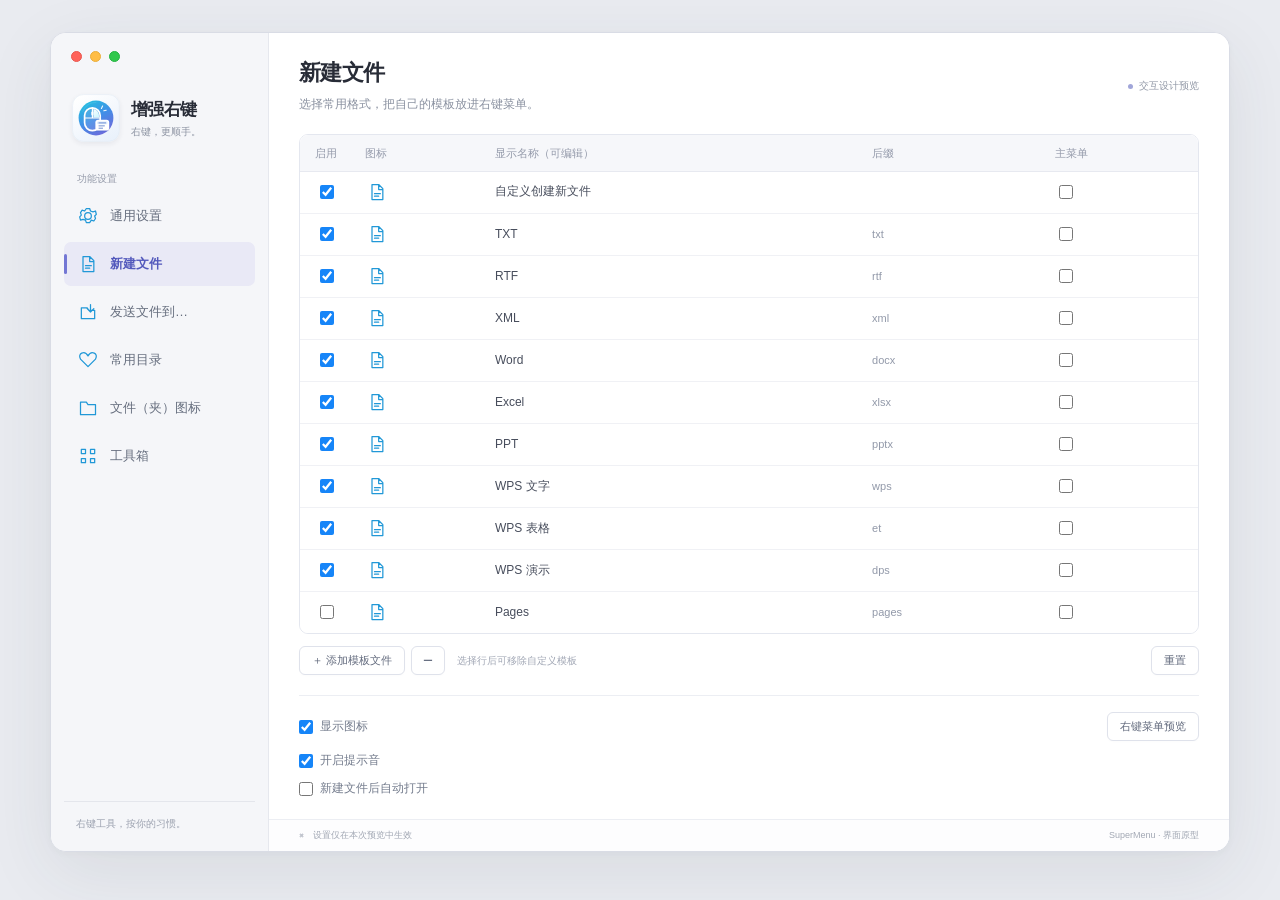
==== commit d980d15b: "Prepare first public SuperMenu release v0.3.2" ====
--- a/design/index.html
+++ b/design/index.html
@@ -1,4 +1,4 @@
-<!doctype html><html lang="zh-CN"><head><meta charset="utf-8"><meta name="viewport" content="width=device-width,initial-scale=1"><title>SuperMenu</title><style>
+<!doctype html><html lang="zh-CN"><head><meta charset="utf-8"><meta name="viewport" content="width=device-width,initial-scale=1"><title>增强右键</title><style>
 :root{--paper:#fff;--fog:#f5f6f8;--line:#e6e8ee;--ink:#282c37;--muted:#747b8c;--accent:#6268ce;--selection:#ececfa}*{box-sizing:border-box}body{margin:0;background:#e9ebf0;color:var(--ink);font:13px -apple-system,BlinkMacSystemFont,"PingFang SC",sans-serif;-webkit-font-smoothing:antialiased}button,input,select{font:inherit}button{cursor:pointer}button:focus-visible,input:focus-visible,select:focus-visible{outline:3px solid #a8abed;outline-offset:2px}.app{width:min(1180px,calc(100vw - 64px));height:min(820px,calc(100vh - 64px));min-height:0;margin:32px auto;display:grid;grid-template-columns:218px minmax(0,1fr);grid-template-rows:minmax(0,1fr);border:1px solid #d9dce5;border-radius:16px;overflow:hidden;background:#fff;box-shadow:0 20px 70px #32384916,0 2px 6px #32384908}.sidebar{background:#f5f6f9;border-right:1px solid var(--line);padding:18px 13px;display:flex;flex-direction:column}.traffic{display:flex;gap:8px;padding:0 7px}.traffic i{width:11px;height:11px;background:#ff625a;border:1px solid #e9574f;border-radius:50%}.traffic i:nth-child(2){background:#ffbd44;border-color:#eaae3a}.traffic i:nth-child(3){background:#30c84d;border-color:#24b342}.brand{display:grid;grid-template-columns:48px 1fr;column-gap:11px;align-items:center;padding:32px 8px 30px}.appicon{grid-row:span 2;width:48px;height:48px;border-radius:12px;background:transparent;border:0;box-shadow:0 2px 5px #2c304512;display:grid;place-items:center}.appicon svg{width:48px;height:48px}.brand strong{font-size:17px;font-weight:650;letter-spacing:-.6px;align-self:end}.brand small{font-size:10px;color:#8a91a0;align-self:start;margin-top:4px}.navlabel{font-size:10px;color:#969cab;padding:0 13px;margin:0 0 8px}nav{display:flex;flex-direction:column;gap:4px}.nav{display:flex;align-items:center;gap:11px;padding:10px 12px;border:0;border-radius:7px;background:none;color:#666e7e;text-align:left;font-weight:450;white-space:nowrap;position:relative}.nav:hover{background:#eceef4}.nav.active{background:#e9e9f6;color:#5359bc;font-weight:600}.nav.active:before{content:'';position:absolute;left:0;top:12px;bottom:12px;width:3px;border-radius:2px;background:#7377d4}.navicon{display:grid;place-items:center;width:21px;height:21px;flex-shrink:0;color:inherit}.navicon svg{width:20px;height:20px}.spacer{flex:1}.help{font-size:12px;color:#8b91a0;margin-top:20px}.sidebarfoot{font-size:10px;color:#9ba1af;padding:13px 12px 0;border-top:1px solid #e4e6ec;margin-top:9px;line-height:1.8}main{display:flex;flex-direction:column;min-width:0;min-height:0;overflow:hidden;background:#fff}.titlebar{min-height:96px;flex-shrink:0;padding:25px 30px 20px;display:flex;justify-content:space-between;align-items:center;gap:15px}.titlebar h1{font-size:22px;font-weight:650;margin:0 0 7px;letter-spacing:-.6px}.pagedesc{font-size:12px;color:#8a91a0;margin:0;line-height:1.6}.subtle{font-size:10px;color:#9299a7;white-space:nowrap;display:flex;gap:6px;align-items:center}.subtle:before{content:'';width:5px;height:5px;background:#a1a6d9;border-radius:50%}.content{padding:0 30px 0;flex:1 1 0;min-height:0;overflow:hidden;display:flex;flex-direction:column}.tablebox{border:1px solid #e4e7ef;border-radius:9px;overflow:auto;flex:1;min-height:0;background:#fff}.tablebox table{width:100%;border-collapse:collapse;text-align:left;font-size:12px;white-space:nowrap}.tablebox thead{position:sticky;top:0;background:#f6f7fa;z-index:1;box-shadow:0 1px #e7e9f0}.tablebox th{font-weight:500;color:#959bab;font-size:11px;height:36px}.tablebox td{height:39px;border-bottom:1px solid #f0f1f5}.tablebox tbody tr:last-child td{border-bottom:0}.tablebox th,.tablebox td{padding:0 13px}.tablebox th:first-child,.tablebox td:first-child{width:52px;text-align:center}.tablebox tbody tr:hover{background:#f8f9fc}.tablebox tbody tr.selected{background:#f0f0fc}.tablebox input[type=checkbox],.check input{accent-color:#7378cf;width:14px;height:14px;vertical-align:middle;cursor:pointer}.tablebox td.name{width:42%}.tablebox td.name input{width:100%;border:0;background:none;padding:5px 0;min-width:100px;outline-offset:0;color:#474d5c;font-size:12px}.tablebox td.name input:focus{background:#ececfa;border-radius:3px}.tablebox td.dim{color:#9299a9;font-size:11px}.smallicon{display:inline-flex;align-items:center;justify-content:center;width:23px;height:26px;color:var(--ic,#8290ad)}.smallicon svg{width:20px;height:20px}.docicon{display:inline-grid;place-items:center;background:#fff;border:1px solid #d6dce8;border-radius:3px;width:20px;height:25px;font-size:6px;font-weight:650;position:relative;color:var(--ic,#8894a9);box-shadow:0 1px 2px #31384b05}.docicon:before{content:'';position:absolute;top:-1px;right:-1px;width:6px;height:6px;background:linear-gradient(45deg,#edf0f6 49%,white 50%);border-left:1px solid #d6dce8;border-bottom:1px solid #d6dce8}.btn{border:1px solid #dfe2eb;border-radius:6px;background:white;color:#626a7d;padding:5px 12px;min-height:29px;font-size:11px;box-shadow:0 1px 2px #31384b04}.btn:hover{border-color:#bfc4d8;background:#fafaff}.btn:disabled{opacity:.4;cursor:default}.blue{color:#fff;background:#6c72cc;border-color:#6c72cc}.blue:hover{background:#5b62bd;border-color:#5b62bd}.square{padding:2px 11px;font-size:17px;line-height:20px}.toolbar{display:flex;align-items:center;gap:6px;padding-top:12px}.toolbar .right{margin-left:auto}.toolbar .tip{font-size:10px;color:#a0a6b4;margin-left:6px}.prefs{margin-top:20px;padding:16px 0 22px;border-top:1px solid #eceef3;display:flex;flex-direction:column;gap:11px}.prefsline{display:flex;align-items:center;justify-content:space-between;gap:12px}.check{display:flex;align-items:center;gap:7px;font-size:12px;color:#747c8d}.check input{margin:0}.option{border:1px solid #e2e5ed;border-radius:5px;background:#fcfcfd;padding:4px 7px;font-size:10px;max-width:180px;color:#7f8799}.link{border:0;background:none;color:#6970c2;padding:0;font-size:12px;cursor:pointer}.section{padding:21px 0 25px;border-bottom:1px solid #eceef3}.section:first-child{padding-top:9px}.section:last-child{border:0}.sectionhead{display:flex;align-items:center;gap:10px;margin-bottom:20px;font-size:13px;font-weight:600;color:#51596b}.sectionhead>.navicon,.sectionhead>.smallicon{color:#969cba}.sectionbody{padding-left:33px;display:flex;flex-direction:column;gap:16px}.fieldrow{display:flex;align-items:center;gap:12px;font-size:12px;color:#778093}.fieldrow>label{min-width:76px}.muted{color:#929aaa;font-size:11px;line-height:1.8}.general{overflow:auto;flex:1;padding-right:4px}.state{font-size:11px;color:#8f96a6;margin-left:8px}.permission{display:flex;align-items:center;justify-content:space-between;padding:16px 0;border-bottom:1px solid #eff0f5;gap:20px}.permission:last-child{border:0}.permission b{font-weight:500;font-size:12px}.permission p{margin:5px 0 0}.bottomnote{font-size:10px;color:#929baa;margin-top:14px}.tablebox table .path{font-size:11px;color:#9aa1b1}.foldericon{width:23px;height:16px;border-radius:3px;background:#b1c4e0;position:relative;display:inline-grid;place-items:center;color:white;font-size:11px;box-shadow:inset 0 1px #c9d7ea}.foldericon:before{content:'';position:absolute;top:-3px;left:0;width:10px;height:4px;border-radius:2px 2px 0 0;background:#b1c4e0}.footerline{display:flex;justify-content:space-between;align-items:center;margin-top:15px}.search{background:#fcfcfe;border:1px solid #e2e5ed;border-radius:6px;padding:7px 10px;font-size:11px;color:#5e687e;width:185px}.search::placeholder{color:#a1a7b5}.filterbar{display:flex;align-items:center;gap:10px;margin-bottom:14px}.filterbar .muted{margin-left:auto}.appstatus{height:32px;flex-shrink:0;border-top:1px solid #eceef3;display:flex;align-items:center;justify-content:space-between;padding:0 30px;color:#a1a7b3;font-size:9px;background:#fdfdfe}.appstatus span:first-child{display:flex;gap:6px;align-items:center}.appstatus svg{width:11px;height:11px;color:#9b9fc3}.empty{padding:60px;text-align:center;color:#777}.preview{margin-left:auto}dialog{border:1px solid #dfe2eb;border-radius:12px;background:#fff;color:#353b49;padding:26px;width:430px;box-shadow:0 20px 70px #282d4928}dialog::backdrop{background:#38415e35;backdrop-filter:blur(2px)}dialog h2{font-size:17px;font-weight:600;margin:0 0 13px}dialog p{font-size:12px;line-height:1.8;color:#8a93a4}dialog input[type=text]{padding:9px 10px;border:1px solid #dde1eb;border-radius:5px;width:100%;margin:10px 0;background:#fcfcfe;color:#687387}dialog .buttons{display:flex;justify-content:flex-end;gap:8px;margin-top:22px}.toast{position:fixed;left:50%;bottom:23px;transform:translateX(-50%);padding:10px 18px;background:#626a80;color:#fff;border-radius:8px;font-size:12px;box-shadow:0 4px 20px #0002;display:none;z-index:5}.menupreview{display:grid;grid-template-columns:110px 1fr;gap:20px;margin-top:20px}.contexts{display:flex;flex-direction:column;gap:8px}.native-menu{background:#fdfdfef5;border:1px solid #dce0eb;padding:5px;border-radius:7px;box-shadow:0 10px 25px #3b46661c;font-size:12px;color:#566079}.mi{padding:5px 8px;display:flex;justify-content:space-between;gap:25px}.mi.hl{background:#7176d1;border-radius:4px;color:#fff}.native-menu hr{border:0;border-top:1px solid #e9ecf3;margin:4px}.menuhint{font-size:10px;color:#a2a8b6;margin-top:15px}.previewdialog{width:570px}.danger{background:#c76767;color:#fff;border-color:#c76767}
 @media(min-width:1500px){.app{margin-top:60px}}@media(max-width:900px){.app{width:calc(100vw - 32px);margin:16px auto;height:calc(100vh - 32px);grid-template-columns:190px 1fr}.content{padding:0 20px}.titlebar{padding:23px 20px}.brand{grid-template-columns:40px 1fr;gap:9px}.appicon{width:40px;height:40px}.appicon svg{width:40px;height:40px}.brand strong{font-size:15px}.nav{font-size:12px}.tablebox th,.tablebox td{padding:0 9px}.toolbar .tip{display:none}.appstatus{padding:0 20px}.subtle{display:none}}@media(max-width:580px){.app{width:100vw;height:100dvh;margin:0;border:0;border-radius:0;grid-template-columns:64px 1fr;min-height:0}.sidebar{padding:16px 9px}.brand{display:block;padding:26px 2px 22px}.brand strong,.brand small,.nav .label,.sidebarfoot,.help,.navlabel{display:none}.nav{padding:9px 12px}.traffic{gap:3px;padding:0}.traffic i{width:8px;height:8px}.titlebar{padding:20px 16px;min-height:100px}.titlebar h1{font-size:20px}.pagedesc{font-size:11px}.content{padding:0 14px}.sectionbody{padding-left:0}.tablebox td.dim{display:none}.check{font-size:11px}.prefsline{flex-wrap:wrap}.appstatus{padding:0 14px}.appstatus span:last-child{display:none}dialog{max-width:95vw}.filterbar .muted{display:none}}
 .format-icon{width:29px;height:31px;vertical-align:middle;display:inline-block;filter:drop-shadow(0 1px 1px #30374712)}.tablebox td{height:42px}.original-icon{width:25px;height:25px;object-fit:contain;vertical-align:middle;display:inline-block}.original-format-icon{width:29px;height:31px;object-fit:contain;vertical-align:middle}.original-nav-icon{width:28px;height:28px;object-fit:contain;flex-shrink:0}.nav{padding-top:9px;padding-bottom:9px;gap:11px}.sectionhead .original-nav-icon{width:25px;height:25px}.tablebox input[type=checkbox],.check input{accent-color:#1685f8}.tablebox td{height:42px}.toolbox-footer{flex-shrink:0;padding:14px 0 23px}.toolbox-actions{display:flex;align-items:center;justify-content:space-between;gap:12px}.toolbox-action-group{display:flex;gap:7px}.toolbox-options{padding-top:24px;display:flex;flex-direction:column;gap:13px}.toolbox-merge-grid{display:grid;grid-template-columns:1fr 1fr;gap:13px 22px}.toolbox-option{display:flex;align-items:center;gap:6px;min-width:0}.option-help{border:0;background:#e9ebf1;color:#858b9a;width:16px;height:16px;padding:0;border-radius:50%;font-size:11px;font-weight:600;flex-shrink:0}.option-help:hover{background:#dfe2ee;color:#535c73}#featureText{width:100%;min-height:110px;resize:vertical;border:1px solid #dde1eb;border-radius:6px;padding:10px;color:#535c73;font:12px -apple-system,BlinkMacSystemFont,"PingFang SC",sans-serif;line-height:1.7}.tablebox{flex:1 1 0;min-height:0;overflow:auto;overscroll-behavior:contain}.filterbar,.toolbar,.prefs{flex-shrink:0}@media(max-width:900px){.toolbox-merge-grid{grid-template-columns:1fr;gap:10px}.toolbox-options{padding-top:18px}.toolbox-footer{padding-bottom:17px}}@media(max-width:580px){.toolbox-actions{flex-wrap:wrap}.toolbox-options .check{font-size:10px}}</style></head><body><div class="app"><aside class="sidebar"><div class="traffic"><i></i><i></i><i></i></div><div class="brand"><div class="appicon"><svg xmlns="http://www.w3.org/2000/svg" width="512" height="512" viewBox="0 0 80 80" fill="none" role="img" aria-label="SuperMenu：鼠标右键与弹出菜单">
@@ -21,10 +21,10 @@
 <path d="M45 48.2h11M45 53.1h9M45 57h6" stroke="#6586cf" stroke-width="1.5" stroke-linecap="round"/>
 </g>
 <path d="m49 24 2-4m2 8 4-1" stroke="white" stroke-width="1.8" stroke-linecap="round" stroke-opacity=".95"/>
-</svg></div><strong>SuperMenu</strong><small>右键，更顺手。</small></div><div class="navlabel">功能设置</div><nav id="nav"></nav><div class="spacer"></div><button class="nav help" onclick="about()"><span class="label">使用帮助与反馈</span></button><div class="sidebarfoot">右键工具，按你的习惯。</div></aside><main><header class="titlebar"><div><h1 id="title"></h1><p class="pagedesc" id="pagedesc"></p></div><span class="subtle">交互设计预览</span></header><div class="content" id="content"></div><div class="appstatus"><span>⌘　设置仅在本次预览中生效</span><span>SuperMenu · 界面原型</span></div></main></div><dialog id="modal"></dialog><div class="toast" id="toast" role="status"></div><script>
+</svg></div><strong>增强右键</strong><small>右键，更顺手。</small></div><div class="navlabel">功能设置</div><nav id="nav"></nav><div class="spacer"></div><div class="sidebarfoot">右键工具，按你的习惯。</div></aside><main><header class="titlebar"><div><h1 id="title"></h1><p class="pagedesc" id="pagedesc"></p></div><span class="subtle">交互设计预览</span></header><div class="content" id="content"></div><div class="appstatus"><span>⌘　设置仅在本次预览中生效</span><span>SuperMenu · 界面原型</span></div></main></div><dialog id="modal"></dialog><div class="toast" id="toast" role="status"></div><script>
 const originalAssets={"Add to common path": "reference-icons/icon-0.png", "ai": "reference-icons/icon-85.png", "AirDrop": "reference-icons/icon-1.png", "App": "reference-icons/icon-3.png", "Apple": "reference-icons/icon-6.png", "Authority": "reference-icons/icon-7.png", "Book": "reference-icons/icon-11.png", "Change to QR Code": "reference-icons/icon-13.png", "Cloud": "reference-icons/icon-16.png", "commonFolder_icon": "reference-icons/icon-87.png", "Convert image format": "reference-icons/icon-17.png", "Copy File Name": "reference-icons/icon-18.png", "Copy Path": "reference-icons/icon-19.png", "Create Folder by File Name": "reference-icons/icon-20.png", "createNewFile_icon": "reference-icons/icon-91.png", "Cut": "reference-icons/icon-21.png", "Delete directly": "reference-icons/icon-22.png", "DiskMap_logo": "reference-icons/icon-23.png", "Dissolve Folder": "reference-icons/icon-24.png", "docx": "reference-icons/icon-93.png", "dps": "reference-icons/icon-94.png", "et": "reference-icons/icon-95.png", "FastZip_logo": "reference-icons/icon-27.png", "File": "reference-icons/icon-28.png", "File Information": "reference-icons/icon-29.png", "fileIcon_icon": "reference-icons/icon-96.png", "fix_filename": "reference-icons/icon-98.png", "general_icon": "reference-icons/icon-99.png", "Grant write permission to selected files": "reference-icons/icon-32.png", "hide file": "reference-icons/icon-108.png", "hide_file_ext": "reference-icons/icon-109.png", "iShot_logo": "reference-icons/icon-121.png", "key": "reference-icons/icon-124.png", "Mac": "reference-icons/icon-34.png", "md": "reference-icons/icon-129.png", "Music": "reference-icons/icon-38.png", "newFile_icon": "reference-icons/icon-132.png", "numbers": "reference-icons/icon-134.png", "Open in Android Studio": "reference-icons/icon-40.png", "Open in AppCode": "reference-icons/icon-41.png", "Open in CLion": "reference-icons/icon-42.png", "Open in CotEditor": "reference-icons/icon-43.png", "Open in DataGrip": "reference-icons/icon-44.png", "Open in Emacs": "reference-icons/icon-45.png", "Open in GoLand": "reference-icons/icon-47.png", "Open in HBuilderX": "reference-icons/icon-48.png", "Open in Hyper": "reference-icons/icon-49.png", "Open in IDEA": "reference-icons/icon-50.png", "Open in iTerm2": "reference-icons/icon-66.png", "Open in MarkText": "reference-icons/icon-51.png", "Open in Obsidian": "reference-icons/icon-52.png", "Open in PhpStorm": "reference-icons/icon-53.png", "Open in PyCharm": "reference-icons/icon-54.png", "Open in Rider": "reference-icons/icon-55.png", "Open in RubyMine": "reference-icons/icon-56.png", "Open in Sublime Merge": "reference-icons/icon-57.png", "Open in Sublime Text": "reference-icons/icon-58.png", "Open in Tabby": "reference-icons/icon-59.png", "Open in Terminal": "reference-icons/icon-60.png", "Open in Typora": "reference-icons/icon-61.png", "Open in Visual Studio": "reference-icons/icon-63.png", "Open in VSCode": "reference-icons/icon-62.png", "Open in Warp": "reference-icons/icon-64.png", "Open in WebStorm": "reference-icons/icon-65.png", "pages": "reference-icons/icon-136.png", "Picture": "reference-icons/icon-71.png", "pptx": "reference-icons/icon-137.png", "psd": "reference-icons/icon-138.png", "rtf": "reference-icons/icon-141.png", "Send Shortcut to Desktop": "reference-icons/icon-73.png", "sendTo_icon": "reference-icons/icon-142.png", "Set as Wallpaper": "reference-icons/icon-74.png", "toolbox_icon": "reference-icons/icon-149.png", "Translate by Baidu": "reference-icons/icon-76.png", "Translate by Google": "reference-icons/icon-77.png", "txt": "reference-icons/icon-150.png", "unhide file": "reference-icons/icon-151.png", "Video": "reference-icons/icon-78.png", "WeChat": "reference-icons/icon-79.png", "wps": "reference-icons/icon-152.png", "xlsx": "reference-icons/icon-153.png", "xml": "reference-icons/icon-154.png"};
 
-const $=s=>document.querySelector(s);let page=1,selected=-1,ctx='文件夹';let timer;const paths={gear:'M12 8a4 4 0 1 0 0 8 4 4 0 0 0 0-8M10 3h4l1 3 3 1 3-1 1 4-2 2 1 3-2 3-3-1-2 3h-4l-1-3-3-1-3 1-1-4 2-2-1-3 2-3 3 1z',file:'M14 3H6v18h13V8l-5-5zM14 3v6h5M9 14h7M9 17h5',send:'M4 7h7l2 3h7v10H4zM15 3v9m-4-4 4 4 4-4',heart:'M12 20 3 11C-1 4 8 0 12 7c4-7 13-3 9 4z',folder:'M3 7V5h7l2 3h9v12H3z',tools:'M9 4H4v5h5zM20 4h-5v5h5zM9 15H4v5h5zM20 15h-5v5h5z',shield:'m12 3 8 3v6c0 5-8 9-8 9s-8-4-8-9V6zM8 12l3 3 5-6',terminal:'M4 5h16v14H4zM8 9l3 3-3 3m5 0h3',image:'M3 4h18v16H3zM3 16l6-6 5 5 3-3 4 4M16 8h.01',info:'M12 11v6m0-10v.01M12 2a10 10 0 1 0 0 20 10 10 0 0 0 0-20',copy:'M8 8h13v13H8zM16 8V3H3v13h5',link:'m9 15 6-6M8 12H6a4 4 0 0 1 0-8h5M16 12h2a4 4 0 0 1 0 8h-5',trash:'M3 6h18M9 6V3h6v3M5 6l1 15h12l1-15M10 10v7m4-7v7',eye:'M2 12s4-7 10-7 10 7 10 7-4 7-10 7S2 12 2 12zM12 9a3 3 0 1 0 0 6 3 3 0 0 0 0-6',cut:'M8 8 20 20M8 16 20 4M5 3a3 3 0 1 0 0 6 3 3 0 0 0 0-6M5 15a3 3 0 1 0 0 6 3 3 0 0 0 0-6'};function svg(k){return `<svg viewBox="0 0 24 24" fill="none" stroke="currentColor" stroke-width="1.5" stroke-linecap="round" stroke-linejoin="round"><path d="${paths[k]||paths.file}"/></svg>`}function icon(k,c='#2198d7'){return `<span class="smallicon" style="--ic:${c}">${svg(k)}</span>`}const navs=[['通用设置','gear','#25c5ed','#00a0d7'],['新建文件','file','#6cdae9','#37adc9'],['发送文件到…','send','#a2df79','#4cae38'],['常用目录','heart','#ff8399','#ec4564'],['文件（夹）图标','folder','#ffda7a','#f0a638'],['工具箱','tools','#ed9ed8','#c15eaf'],['权限与诊断','shield','#86a8e9','#5879c0']];function originalIcon(name, cl = 'original-icon', fallback = 'file') {
+const $=s=>document.querySelector(s);let page=1,selected=-1,ctx='文件夹';let timer;const paths={gear:'M12 8a4 4 0 1 0 0 8 4 4 0 0 0 0-8M10 3h4l1 3 3 1 3-1 1 4-2 2 1 3-2 3-3-1-2 3h-4l-1-3-3-1-3 1-1-4 2-2-1-3 2-3 3 1z',file:'M14 3H6v18h13V8l-5-5zM14 3v6h5M9 14h7M9 17h5',send:'M4 7h7l2 3h7v10H4zM15 3v9m-4-4 4 4 4-4',heart:'M12 20 3 11C-1 4 8 0 12 7c4-7 13-3 9 4z',folder:'M3 7V5h7l2 3h9v12H3z',tools:'M9 4H4v5h5zM20 4h-5v5h5zM9 15H4v5h5zM20 15h-5v5h5z',shield:'m12 3 8 3v6c0 5-8 9-8 9s-8-4-8-9V6zM8 12l3 3 5-6',terminal:'M4 5h16v14H4zM8 9l3 3-3 3m5 0h3',image:'M3 4h18v16H3zM3 16l6-6 5 5 3-3 4 4M16 8h.01',info:'M12 11v6m0-10v.01M12 2a10 10 0 1 0 0 20 10 10 0 0 0 0-20',copy:'M8 8h13v13H8zM16 8V3H3v13h5',link:'m9 15 6-6M8 12H6a4 4 0 0 1 0-8h5M16 12h2a4 4 0 0 1 0 8h-5',trash:'M3 6h18M9 6V3h6v3M5 6l1 15h12l1-15M10 10v7m4-7v7',eye:'M2 12s4-7 10-7 10 7 10 7-4 7-10 7S2 12 2 12zM12 9a3 3 0 1 0 0 6 3 3 0 0 0 0-6',cut:'M8 8 20 20M8 16 20 4M5 3a3 3 0 1 0 0 6 3 3 0 0 0 0-6M5 15a3 3 0 1 0 0 6 3 3 0 0 0 0-6'};function svg(k){return `<svg viewBox="0 0 24 24" fill="none" stroke="currentColor" stroke-width="1.5" stroke-linecap="round" stroke-linejoin="round"><path d="${paths[k]||paths.file}"/></svg>`}function icon(k,c='#2198d7'){return `<span class="smallicon" style="--ic:${c}">${svg(k)}</span>`}const navs=[['通用设置','gear','#25c5ed','#00a0d7'],['新建文件','file','#6cdae9','#37adc9'],['发送文件到…','send','#a2df79','#4cae38'],['常用目录','heart','#ff8399','#ec4564'],['文件（夹）图标','folder','#ffda7a','#f0a638'],['工具箱','tools','#ed9ed8','#c15eaf']];function originalIcon(name, cl = 'original-icon', fallback = 'file') {
     const src = originalAssets[name];
     const placeholder = icon(fallback);
     if (!src) return placeholder;
@@ -65,9 +65,9 @@
 function render(){selected=-1;$('#title').textContent=navs[page][0];$('#pagedesc').textContent=['调整启动方式、显示范围与使用偏好。','选择常用格式，把自己的模板放进右键菜单。','把文件移动或复制到常用位置。','收藏常用目录，从右键菜单快速进入。','为不同项目设置容易辨认的文件夹图标。','管理文件操作、图片转换和应用入口。','检查扩展与目录授权，定位不可用的功能。'][page];$('#nav').innerHTML=navs.map((n,i)=>`<button class="nav ${i===page?'active':''}" onclick="page=${i};render()">${ni(i)}<span class="label">${n[0]}</span></button>`).join('');let h='';if(page===1){h=table(['启用','图标','显示名称（可编辑）','后缀','主菜单'],templates.map((t,i)=>`<tr onclick="selectRow(this,${i})"><td><input aria-label="启用 ${t[0]}" type="checkbox" ${t[2]?'checked':''} onchange="templates[${i}][2]=this.checked"></td><td>${formatIcon(t[1])}</td><td class="name">${nameinput(t[0],`templates[${i}][0]=this.value`)}</td><td class="dim">${t[1]}</td><td><input aria-label="${t[0]}显示在主菜单" type="checkbox"></td></tr>`).join(''))+`<div class="toolbar">${btn('＋ 添加模板文件','addItem()')}${btn('−','removeItem()','square')}<span class="tip">选择行后可移除自定义模板</span>${btn('重置','resetDemo()','right')}</div><div class="prefs"><div class="prefsline">${check('显示图标')}${btn('右键菜单预览','preview()')}</div>${check('开启提示音')}${check('新建文件后自动打开',false)}</div>`}
 if(page===2||page===3){let d=page===2?dirs:common;h=table(['图标','真实路径','显示名称（可编辑）'],d.map((x,i)=>`<tr onclick="selectRow(this,${i})"><td>${originalIcon('File')}</td><td class="path">${x[1]}</td><td class="name">${nameinput(x[0],`${page===2?'dirs':'common'}[${i}][0]=this.value`)}</td></tr>`).join(''))+`<div class="toolbar">${btn('＋','addItem()','square')}${btn('−','removeItem()','square')}<span class="tip">添加常用位置，修改菜单中的显示名称</span>${btn('重置','resetDemo()','right')}</div>`+prefs(page===2?['显示图标','启用移动文件到…','启用复制文件到…']:['显示图标','启用常用目录'])}
 if(page===4){let names=['工作','项目','文稿','代码','设计','图片','音乐','影片','归档','个人','共享','下载'];h=table(['启用','图标','尺寸','显示名称（可编辑）'],names.map((x,i)=>`<tr><td><input aria-label="启用${x}图标" type="checkbox" checked></td><td>${originalIcon(['App','File','Book','Mac','Picture','Picture','Music','Video','Cloud','Apple','WeChat','File'][i])}</td><td class="dim">128 × 128</td><td class="name">${nameinput(x,"toast('已修改演示名称')")}</td></tr>`).join(''))+`<div class="toolbar">${btn('＋','toast(\'演示：从本机导入图标图片\')','square')}${btn('−','toast(\'演示：移除所选自定义图标\')','square')}<span class="tip">自定义素材 · 支持恢复系统图标</span></div>`+prefs(['显示图标'])}
-if(page===5){h=`<div class="filterbar"><input class="search" placeholder="搜索功能或应用" aria-label="搜索工具" oninput="filterTools(this.value)"><span class="muted">文件、图片、应用与文字服务</span></div>`+table(['启用','图标','显示名称（可编辑）','选项'],tools.map((x,i)=>`<tr data-tool="${escapeHtml(x[0])}" onclick="selectRow(this,${i})"><td><input type="checkbox" aria-label="启用${x[0]}" ${x[3]?'checked':''} onchange="tools[${i}][3]=this.checked"></td><td>${toolIcon(x[0],x[1])}</td><td class="name">${nameinput(x[0],`tools[${i}][0]=this.value`)}</td><td>${x[2]?options(x[2]):''}</td></tr>`).join(''))+`<section class="toolbox-footer" aria-label="工具箱操作与菜单设置"><div class="toolbox-actions"><div class="toolbox-action-group">${btn('新建进入 App','addApp()')}<button class="btn" id="deleteApp" disabled onclick="deleteApp()">删除</button></div><div class="toolbox-action-group">${btn('申请其他功能','requestFeature()')}${btn('重置','resetToolbox()')}</div></div><div class="toolbox-options">${toolboxCheck('icons','显示图标')}<div class="toolbox-merge-grid">${toolboxCheck('files','合并显示文件（夹）右键菜单',true)}${toolboxCheck('images','合并显示图片转换右键菜单',true)}${toolboxCheck('apps','合并显示进入 App 右键菜单',true)}</div></div></section>`}
-if(page===0){h=`<div class="general"><section class="section"><div class="sectionhead">${ni(0)}启动与显示</div><div class="sectionbody">${check('显示菜单栏图标',false)}${check('登录时启动',false)}<div class="fieldrow"><label>语言：</label>${options('跟随系统|简体中文|English')}</div><div class="fieldrow"><label>使用范围：</label>${options('已授权目录|系统磁盘|包含外接磁盘')}</div></div></section><section class="section"><div class="sectionhead">${icon('folder')}在 iCloud、OneDrive 文件夹中显示菜单</div><div class="sectionbody"><div class="fieldrow">${check('按住修饰键',false)}${options('Shift|Control|Option|Command')}<span>鼠标右键点击</span></div>${check('鼠标中键点击',false)}${check('触控板三指轻点 / 三指点按',false)}<div class="muted">云目录增强操作需在原生开发阶段验证接口与权限。</div></div></section><section class="section"><div class="sectionhead">${ni(6)}权限</div><div class="sectionbody"><div class="muted">部分功能不可用时，检查目录授权与 Finder 扩展状态。</div><div>${btn('权限与诊断','page=6;render()')}</div></div></section></div>`}
-if(page===6){h=`<div class="general"><section class="section"><div class="sectionhead">${ni(6)}权限与运行状态</div><div class="muted">以下是界面状态示例，不读取本机真实权限。</div>${[['Finder 扩展','为文件、文件夹与空白处添加菜单','示例：已启用'],['目录访问权限','分别管理本地目录和外接磁盘授权','管理目录'],['自动化权限','控制终端与第三方应用时按需请求','查看说明'],['完全磁盘访问','与目录授权分开管理，不能绕过系统保护','设置引导'],['第三方应用','iShot、FastZip、DiskMap 的集成状态','检查集成']].map(x=>`<div class="permission"><div><b>${x[0]}</b><p class="muted">${x[1]}</p></div>${btn(x[2],"toast('仅为设计演示，未变更系统权限')")}</div>`).join('')}</section><section class="section"><div class="sectionhead">${icon('info')}问题排查</div><p class="muted">菜单不显示、目录不可写、任务失败时，提供对应的恢复步骤。</p><div class="toolbar">${btn('查看恢复说明',"toast('示例：检查扩展是否启用、目录授权是否过期')")}${btn('生成诊断摘要',"toast('设计演示：诊断摘要不包含文件内容')")}</div></section></div>`}
+if(page===5){h=table(['启用','图标','显示名称（可编辑）','选项'],tools.map((x,i)=>`<tr data-tool="${escapeHtml(x[0])}" onclick="selectRow(this,${i})"><td><input type="checkbox" aria-label="启用${x[0]}" ${x[3]?'checked':''} onchange="tools[${i}][3]=this.checked"></td><td>${toolIcon(x[0],x[1])}</td><td class="name">${nameinput(x[0],`tools[${i}][0]=this.value`)}</td><td>${x[2]?options(x[2]):''}</td></tr>`).join(''))+`<section class="toolbox-footer" aria-label="工具箱操作与菜单设置"><div class="toolbox-actions"><div class="toolbox-action-group">${btn('新建进入 App','addApp()')}<button class="btn" id="deleteApp" disabled onclick="deleteApp()">删除</button></div><div class="toolbox-action-group">${btn('申请其他功能','requestFeature()')}${btn('重置','resetToolbox()')}</div></div><div class="toolbox-options">${toolboxCheck('icons','显示图标')}<div class="toolbox-merge-grid">${toolboxCheck('files','合并显示文件（夹）右键菜单',true)}${toolboxCheck('images','合并显示图片转换右键菜单',true)}${toolboxCheck('apps','合并显示进入 App 右键菜单',true)}</div></div></section>`}
+if(page===0){h=`<div class="general"><section class="section"><div class="sectionhead">${ni(0)}启动与显示</div><div class="sectionbody">${check('显示菜单栏图标',false)}<div class="fieldrow"><label>语言：</label>${options('跟随系统|简体中文|English')}</div><div class="fieldrow"><label>使用范围：</label>${options('系统磁盘|全部磁盘')}</div></div></section><section class="section"><div class="sectionhead">${icon('folder')}在 iCloud、OneDrive 文件夹中显示菜单</div><div class="sectionbody"><div class="fieldrow">${check('按住修饰键',false)}${options('Shift|Control|Option|Command')}<span>鼠标右键点击</span></div>${check('鼠标中键点击',false)}${check('触控板三指轻点 / 三指点按',false)}<div class="muted">云目录增强操作需在原生开发阶段验证接口与权限。</div></div></section><section class="section"><div class="sectionhead">${originalIcon('Authority')}权限</div><div class="sectionbody"><div class="muted">部分功能无法使用时，您可以授予完全磁盘访问权限来解决。</div><div>${btn('权限设置引导 ≫',"toast('设计演示：在原生应用中打开权限设置引导')")}</div></div></section></div>`}
+
 $('#content').innerHTML=h;if(page===5)applyToolboxIcons();}
 
 function toolboxCheck(key,label,help=false){return `<div class="toolbox-option"><label class="check"><input type="checkbox" ${toolboxPrefs[key]?'checked':''} onchange="toolboxPrefs['${key}']=this.checked;applyToolboxIcons()">${label}</label>${help?`<button class="option-help" aria-label="${label}说明" onclick="toolboxHelp('${key}')">?</button>`:''}</div>`}
@@ -80,6 +80,6 @@
 
 function selectRow(el,i){document.querySelectorAll('tr.selected').forEach(x=>x.classList.remove('selected'));el.classList.add('selected');selected=i;if(page===5&&$('#deleteApp'))$('#deleteApp').disabled=!tools[i]?.[4]}function filterTools(s){document.querySelectorAll('[data-tool]').forEach(e=>e.hidden=!e.dataset.tool.toLowerCase().includes(s.toLowerCase()))}function closeModal(){$('#modal').close()}function show(title,body,buttons=''){$('#modal').className='';$('#modal').innerHTML=`<h2>${title}</h2>${body}<div class="buttons">${buttons||btn('完成','closeModal()','blue')}</div>`;$('#modal').showModal()}
 function addItem(){if(page===1)show('添加模板文件','<p>为自己的文档模板设置名称。当前仅添加演示条目。</p><input id="itemName" type="text" placeholder="例如：会议纪要"><input id="itemExt" type="text" placeholder="扩展名，例如 docx">',btn('取消','closeModal()')+btn('添加','saveItem()','blue'));else show('添加常用目录','<p>原生版本通过系统目录选择器授权；此处填写演示信息。</p><input id="itemName" type="text" placeholder="显示名称"><input id="itemExt" type="text" placeholder="目录路径">',btn('取消','closeModal()')+btn('添加','saveItem()','blue'))}function saveItem(){let n=$('#itemName').value.trim(),e=$('#itemExt').value.trim();if(!n)return $('#itemName').focus();if(page===1)templates.push([n,e||'txt',true]);else(page===2?dirs:common).push([n,e||'~/Documents']);closeModal();render();toast('已添加演示条目')}function removeItem(){if(selected<0)return toast('请先选择一行');if(page===1){if(selected<16)return toast('内置模板可关闭，自定义模板可删除');templates.splice(selected,1)}else(page===2?dirs:common).splice(selected,1);render();toast('已移除演示条目')}function resetDemo(){toast('原型未保存系统设置；刷新页面恢复初始数据')}function addApp(){show('新建进入 App','<p>原生版本选择已安装的应用；这里先设置演示名称。</p><input type="text" id="appName" placeholder="应用名称">',btn('取消','closeModal()')+btn('添加',"let n=$('#appName').value.trim();if(n){tools.push(['进入 '+n,'terminal','',true,true]);closeModal();render()}",'blue'))}function about(){show('SuperMenu','<p>浅色桌面工具界面：清晰的功能分区、紧凑表格、统一线条图标。应用图标以高亮鼠标右键和弹出菜单表达用途。</p><p>这是可点击设计稿，文件操作与权限操作均未接入。左上角应用图标为自行绘制，其余功能图标尽量保留本地参考应用的原始资源。</p>')}
-function preview(){show('右键菜单预览','<p>按场景展示菜单结构，最终由 macOS 原生菜单绘制。</p><div class="menupreview"><div class="contexts">'+['空白处','文件','文件夹','图片'].map(s=>btn(s,`ctx='${s}';menuContent()`)).join('')+'</div><div id="menu"></div></div><div class="menuhint">常用动作直显，其他动作可按类别收纳。这里只演示展示效果。</div>');$('#modal').className='previewdialog';menuContent()}function menuContent(){let items=ctx==='空白处'?['新建文件夹','|','新建文件 ›','常用目录 ›','iShot 截图','拷贝路径','进入终端']:['打开','显示简介','|','新建文件 ›','移动文件到… ›','复制文件到… ›','文件（夹）图标 ›',...(ctx==='文件'?['文件信息 ›']:[]),'剪切','拷贝路径',...(ctx==='文件夹'?['解散文件夹','进入终端']:[]),...(ctx==='图片'?['转换图片 ›','设置为墙纸']:[])];$('#menu').innerHTML=`<div class="native-menu">${items.map(x=>x==='|'?'<hr>':`<div class="mi ${x==='新建文件 ›'?'hl':''}"><span>${x.replace(' ›','')}</span><span>${x.endsWith('›')?'›':''}</span></div>`).join('')}</div>`}function actionPreview(){let x=tools[selected];if(!x)return toast('请先选中一个工具');if(x[1]==='trash'){show('彻底删除所选项目？','<p>文件将直接删除，不会进入废纸篓，无法撤销。</p><p>此处仅演示确认界面，不会删除任何文件。</p>',btn('取消','closeModal()')+btn('删除（演示）',"closeModal();toast('未删除任何文件')",'danger'))}else show(x[0],'<p>正式版本在此展示目标文件、操作选项和执行结果。</p><p>当前为界面预览，不执行本地任务。</p>')}
+function preview(){show('右键菜单预览','<p>按场景展示菜单结构，最终由 macOS 原生菜单绘制。</p><div class="menupreview"><div class="contexts">'+['空白处','文件','文件夹','图片'].map(s=>btn(s,`ctx='${s}';menuContent()`)).join('')+'</div><div id="menu"></div></div><div class="menuhint">常用动作直显，其他动作可按类别收纳。这里只演示展示效果。</div>');$('#modal').className='previewdialog';menuContent()}function menuContent(){let items=ctx==='空白处'?['新建文件夹','|','新建文件 ›','常用目录 ›','iShot 截图','拷贝路径','进入终端']:['打开','显示简介','|','新建文件 ›','移动文件到… ›','复制文件到… ›',...(ctx==='文件'?['文件信息 ›']:[]),'剪切','拷贝路径',...(ctx==='文件夹'?['解散文件夹','进入终端']:[]),...(ctx==='图片'?['转换图片 ›','设置为墙纸']:[])];$('#menu').innerHTML=`<div class="native-menu">${items.map(x=>x==='|'?'<hr>':`<div class="mi ${x==='新建文件 ›'?'hl':''}"><span>${x.replace(' ›','')}</span><span>${x.endsWith('›')?'›':''}</span></div>`).join('')}</div>`}function actionPreview(){let x=tools[selected];if(!x)return toast('请先选中一个工具');if(x[1]==='trash'){show('彻底删除所选项目？','<p>文件将直接删除，不会进入废纸篓，无法撤销。</p><p>此处仅演示确认界面，不会删除任何文件。</p>',btn('取消','closeModal()')+btn('删除（演示）',"closeModal();toast('未删除任何文件')",'danger'))}else show(x[0],'<p>正式版本在此展示目标文件、操作选项和执行结果。</p><p>当前为界面预览，不执行本地任务。</p>')}
 render();
 </script></body></html>
